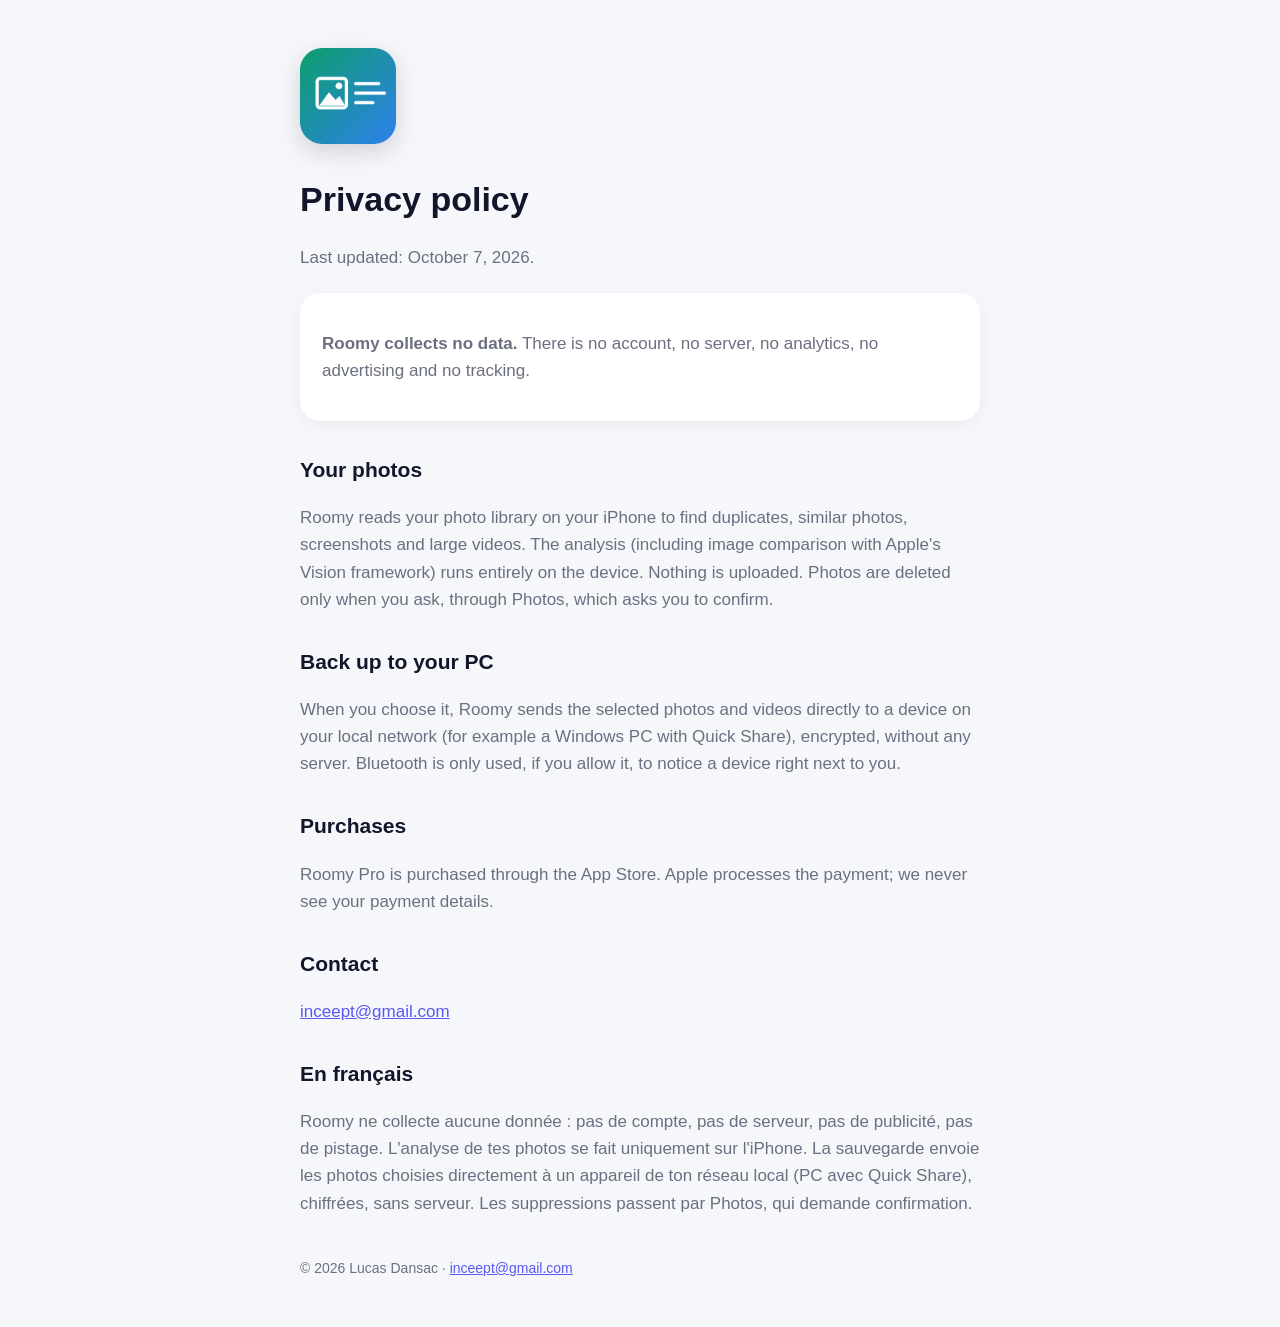
==== privacy.html @ f26c025c "Roomy : assistance et confidentialité Co-Authored-By: Claude Opus 5.5 <noreply@anthropic.com>" ====
<!doctype html>
<html lang="en"><head><meta charset="utf-8"><meta name="viewport" content="width=device-width,initial-scale=1">
<title>Roomy — Privacy</title><link rel="stylesheet" href="style.css"></head>
<body><main><img class="icon" src="icon.png" alt="">
<h1>Privacy policy</h1><p>Last updated: October 7, 2026.</p>
<div class="card"><p><strong>Roomy collects no data.</strong> There is no account, no server, no analytics, no advertising and no tracking.</p></div>
<h2>Your photos</h2><p>Roomy reads your photo library on your iPhone to find duplicates, similar photos, screenshots and large videos. The analysis (including image comparison with Apple's Vision framework) runs entirely on the device. Nothing is uploaded. Photos are deleted only when you ask, through Photos, which asks you to confirm.</p>
<h2>Back up to your PC</h2><p>When you choose it, Roomy sends the selected photos and videos directly to a device on your local network (for example a Windows PC with Quick Share), encrypted, without any server. Bluetooth is only used, if you allow it, to notice a device right next to you.</p>
<h2>Purchases</h2><p>Roomy Pro is purchased through the App Store. Apple processes the payment; we never see your payment details.</p>
<h2>Contact</h2><p><a href="mailto:inceept@gmail.com">inceept@gmail.com</a></p>
<h2>En français</h2><p>Roomy ne collecte aucune donnée : pas de compte, pas de serveur, pas de publicité, pas de pistage. L'analyse de tes photos se fait uniquement sur l'iPhone. La sauvegarde envoie les photos choisies directement à un appareil de ton réseau local (PC avec Quick Share), chiffrées, sans serveur. Les suppressions passent par Photos, qui demande confirmation.</p>
<footer>© 2026 Lucas Dansac · <a href="mailto:inceept@gmail.com">inceept@gmail.com</a></footer></main></body></html>
---- style.css ----
:root{--bg:#F6F7FB;--ink:#14152B;--muted:#6B6F80;--accent:#5A57F4;--card:#fff}
@media (prefers-color-scheme:dark){:root{--bg:#0F101E;--ink:#F3F1EC;--muted:#A8ABB8;--card:#1B1E2E}}
*{box-sizing:border-box}body{margin:0;background:var(--bg);color:var(--ink);font:17px/1.6 -apple-system,BlinkMacSystemFont,"Segoe UI",sans-serif}
main{max-width:720px;margin:0 auto;padding:48px 20px}img.icon{width:96px;height:96px;border-radius:22px;box-shadow:0 8px 24px rgba(0,0,0,.15)}
h1{font-size:34px;margin:20px 0 6px}h2{font-size:21px;margin-top:32px}p,li{color:var(--muted)}a{color:var(--accent)}
.card{background:var(--card);border-radius:20px;padding:20px 22px;margin:22px 0;box-shadow:0 4px 16px rgba(0,0,0,.05)}
footer{margin-top:40px;font-size:14px;color:var(--muted)}
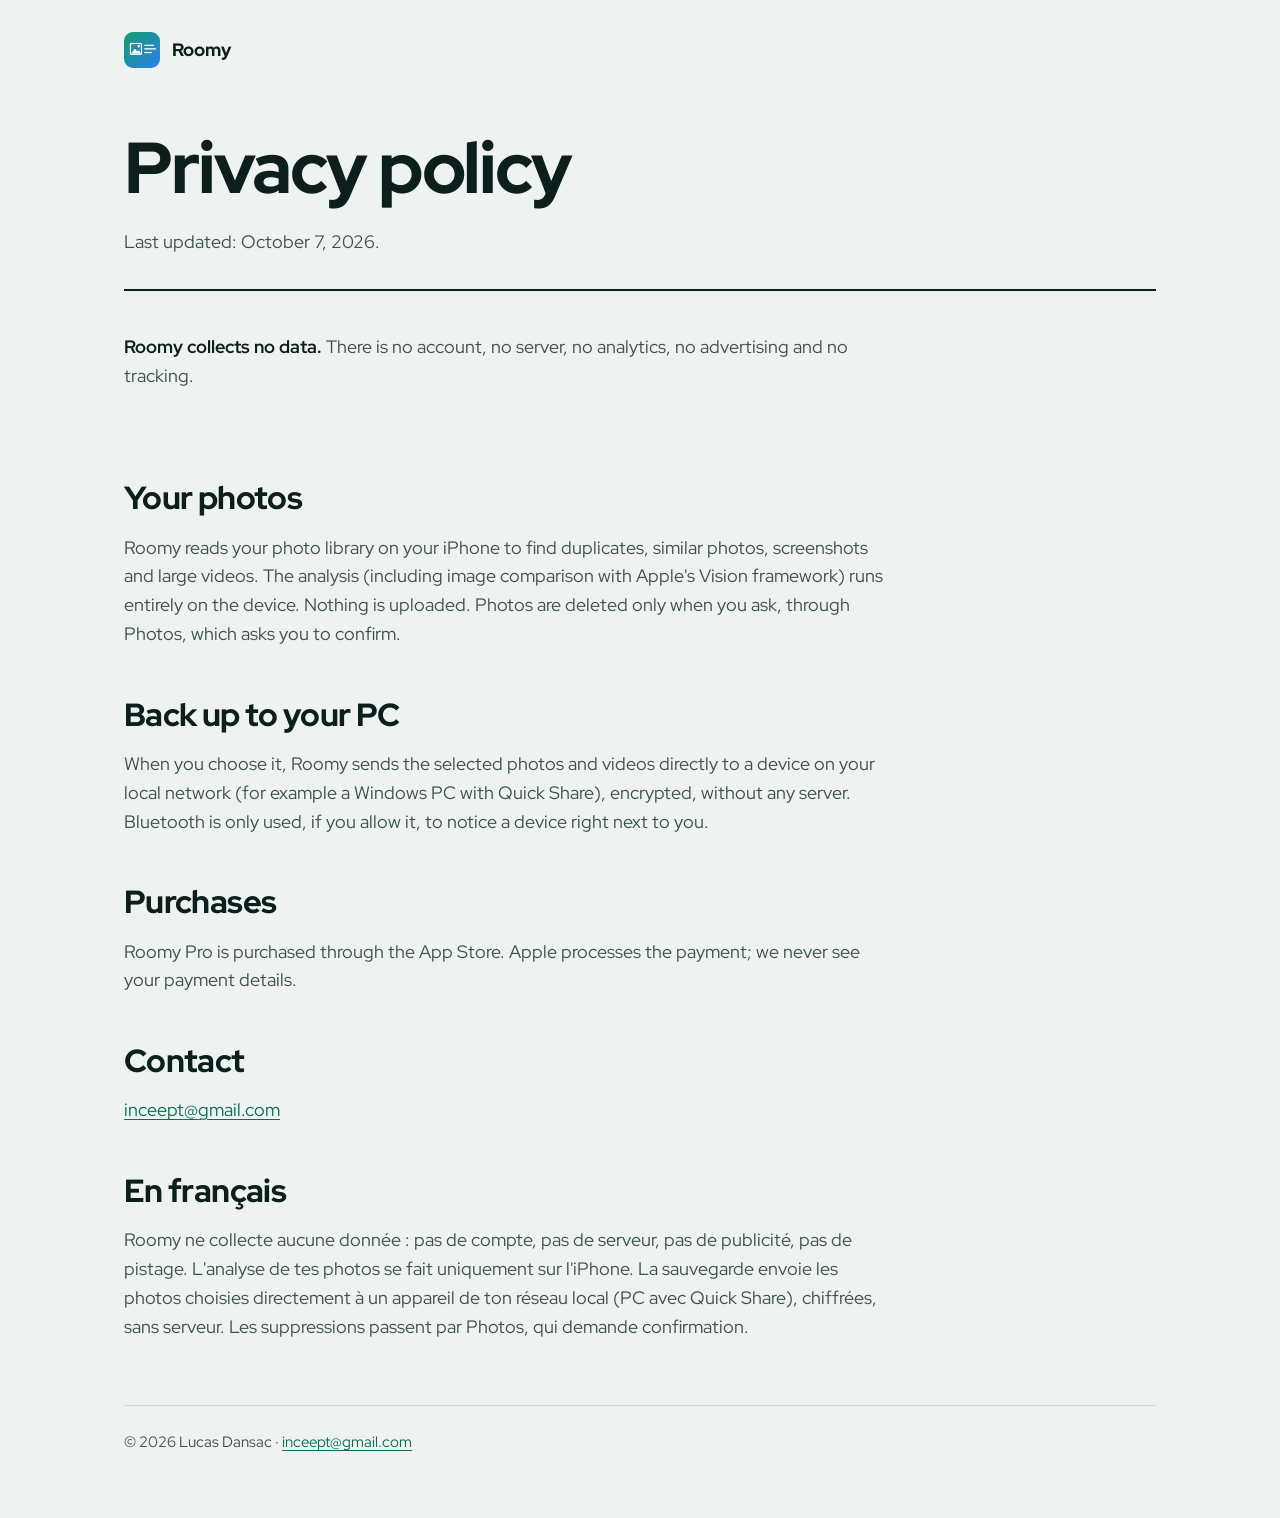
==== commit 35c5833b: "Site : nouvelle identité (Red Hat Display, la barre de stockage en signature, trois étapes, plus de " ====
--- a/privacy.html
+++ b/privacy.html
@@ -1,7 +1,7 @@
 <!doctype html>
 <html lang="en"><head><meta charset="utf-8"><meta name="viewport" content="width=device-width,initial-scale=1">
-<title>Roomy — Privacy</title><link rel="stylesheet" href="style.css"></head>
-<body><main><img class="icon" src="icon.png" alt="">
+<title>Roomy: Privacy</title><link rel="preload" href="fonts/red-hat-display.woff2" as="font" type="font/woff2" crossorigin><link rel="stylesheet" href="style.css"></head>
+<body><main><a class="marque" href="index.html"><img src="icon.png" alt="">Roomy</a>
 <h1>Privacy policy</h1><p>Last updated: October 7, 2026.</p>
 <div class="card"><p><strong>Roomy collects no data.</strong> There is no account, no server, no analytics, no advertising and no tracking.</p></div>
 <h2>Your photos</h2><p>Roomy reads your photo library on your iPhone to find duplicates, similar photos, screenshots and large videos. The analysis (including image comparison with Apple's Vision framework) runs entirely on the device. Nothing is uploaded. Photos are deleted only when you ask, through Photos, which asks you to confirm.</p>
--- a/style.css
+++ b/style.css
@@ -1,7 +1,41 @@
-:root{--bg:#F6F7FB;--ink:#14152B;--muted:#6B6F80;--accent:#5A57F4;--card:#fff}
-@media (prefers-color-scheme:dark){:root{--bg:#0F101E;--ink:#F3F1EC;--muted:#A8ABB8;--card:#1B1E2E}}
-*{box-sizing:border-box}body{margin:0;background:var(--bg);color:var(--ink);font:17px/1.6 -apple-system,BlinkMacSystemFont,"Segoe UI",sans-serif}
-main{max-width:720px;margin:0 auto;padding:48px 20px}img.icon{width:96px;height:96px;border-radius:22px;box-shadow:0 8px 24px rgba(0,0,0,.15)}
-h1{font-size:34px;margin:20px 0 6px}h2{font-size:21px;margin-top:32px}p,li{color:var(--muted)}a{color:var(--accent)}
-.card{background:var(--card);border-radius:20px;padding:20px 22px;margin:22px 0;box-shadow:0 4px 16px rgba(0,0,0,.05)}
-footer{margin-top:40px;font-size:14px;color:var(--muted)}+/* Roomy : de la place, honnêtement. Red Hat Display, menthe sombre, la barre de stockage en signature. Échelle de 8 px. */
+@font-face{font-family:"Red Hat Display";src:url(fonts/red-hat-display.woff2) format("woff2");font-weight:300 900;font-display:swap}
+:root{--bg:#EEF3F1;--ink:#0C1F1C;--muted:#3E524D;--accent:#0B6E55;--libre:#2FBF8F;--trait:#CFDAD6;--card:#EEF3F1;
+  --s1:8px;--s2:16px;--s3:24px;--s4:32px;--s6:48px;--s8:64px;--s12:96px}
+@media (prefers-color-scheme:dark){:root{--bg:#0B1513;--ink:#E8F1EE;--muted:#A9BAB5;--accent:#45D6A8;--libre:#45D6A8;--trait:#22322E;--card:#0B1513}}
+*{box-sizing:border-box}html{background:var(--bg)}
+body{margin:0;color:var(--ink);font:400 18px/1.6 "Red Hat Display",system-ui,sans-serif}
+main{max-width:1080px;margin:0 auto;padding:var(--s4) var(--s3) var(--s8)}
+a{color:var(--accent);text-underline-offset:3px}a:hover,a:focus-visible{color:var(--ink);text-decoration-thickness:2px}
+:focus-visible{outline:2px solid var(--accent);outline-offset:3px}
+p,li{color:var(--muted);max-width:64ch}strong{color:var(--ink);font-weight:700}
+.marque{display:inline-flex;align-items:center;gap:12px;color:var(--ink);text-decoration:none;font-weight:800;margin-bottom:var(--s8)}
+.marque img{width:36px;height:36px;border-radius:9px}
+h1{font-weight:800;font-size:clamp(40px,6vw,72px);line-height:1;letter-spacing:-.03em;margin:0 0 var(--s3);max-width:18ch}
+h1.geant{font-weight:900;font-size:clamp(80px,16vw,208px);line-height:.84;letter-spacing:-.055em}
+h2{font-weight:800;font-size:clamp(22px,2.6vw,32px);line-height:1.1;letter-spacing:-.02em;margin:var(--s6) 0 var(--s2)}
+.card{background:none;border-top:2px solid var(--ink);padding:var(--s3) 0;margin:var(--s4) 0}
+footer{margin-top:var(--s8);padding-top:var(--s3);border-top:1px solid var(--trait);font-size:15px;color:var(--muted)}
+.chapeau{font-size:clamp(20px,2.2vw,26px);line-height:1.4;color:var(--ink);max-width:36ch;margin:0}
+
+/* La barre de stockage : la signature de Roomy */
+.stockage{margin:var(--s6) 0 var(--s8)}
+.barre{display:flex;height:clamp(64px,9vw,112px);border:2px solid var(--ink)}
+.barre span{display:block;height:100%}
+.garde{background:var(--ink)}
+.trop{background:repeating-linear-gradient(135deg,var(--ink) 0 3px,transparent 3px 12px)}
+.libre{background:var(--libre)}
+.barre .garde{width:46%}.barre .trop{width:30%}.barre .libre{width:24%}
+.stockage ul{list-style:none;margin:var(--s2) 0 0;padding:0;display:flex;flex-wrap:wrap;gap:var(--s1) var(--s4);font-size:16px}
+.stockage li{color:var(--ink);display:flex;align-items:center;gap:var(--s1);max-width:none}
+.stockage li i{display:inline-block;width:18px;height:18px;border:2px solid var(--ink)}
+.stockage li i.trop{background:repeating-linear-gradient(135deg,var(--ink) 0 2px,transparent 2px 6px)}
+.etapes{list-style:none;margin:0;padding:0;display:grid;grid-template-columns:repeat(3,minmax(0,1fr));border-top:2px solid var(--ink)}
+.etapes li{max-width:none;padding:var(--s3) var(--s3) var(--s3) 0;border-right:1px solid var(--trait)}
+.etapes li+li{padding-left:var(--s3)}.etapes li:last-child{border-right:0}
+.etapes b{display:block;font-size:56px;font-weight:900;line-height:1;letter-spacing:-.04em;color:var(--accent);margin-bottom:var(--s1)}
+.etapes strong{display:block;font-size:22px;margin-bottom:4px}
+.faq{display:grid;grid-template-columns:minmax(0,1fr) minmax(0,2fr);gap:var(--s1) var(--s6);border-top:1px solid var(--trait);padding:var(--s3) 0}
+.faq h3{margin:0;font-size:20px;line-height:1.25;font-weight:800}.faq p{margin:0}
+@media (max-width:760px){main{padding:var(--s3) var(--s2) var(--s6)}.marque{margin-bottom:var(--s6)}.faq,.etapes{grid-template-columns:1fr}.etapes li,.etapes li+li{padding:var(--s3) 0;border-right:0;border-bottom:1px solid var(--trait)}}
+@media (prefers-reduced-motion:reduce){*{transition:none!important}}
